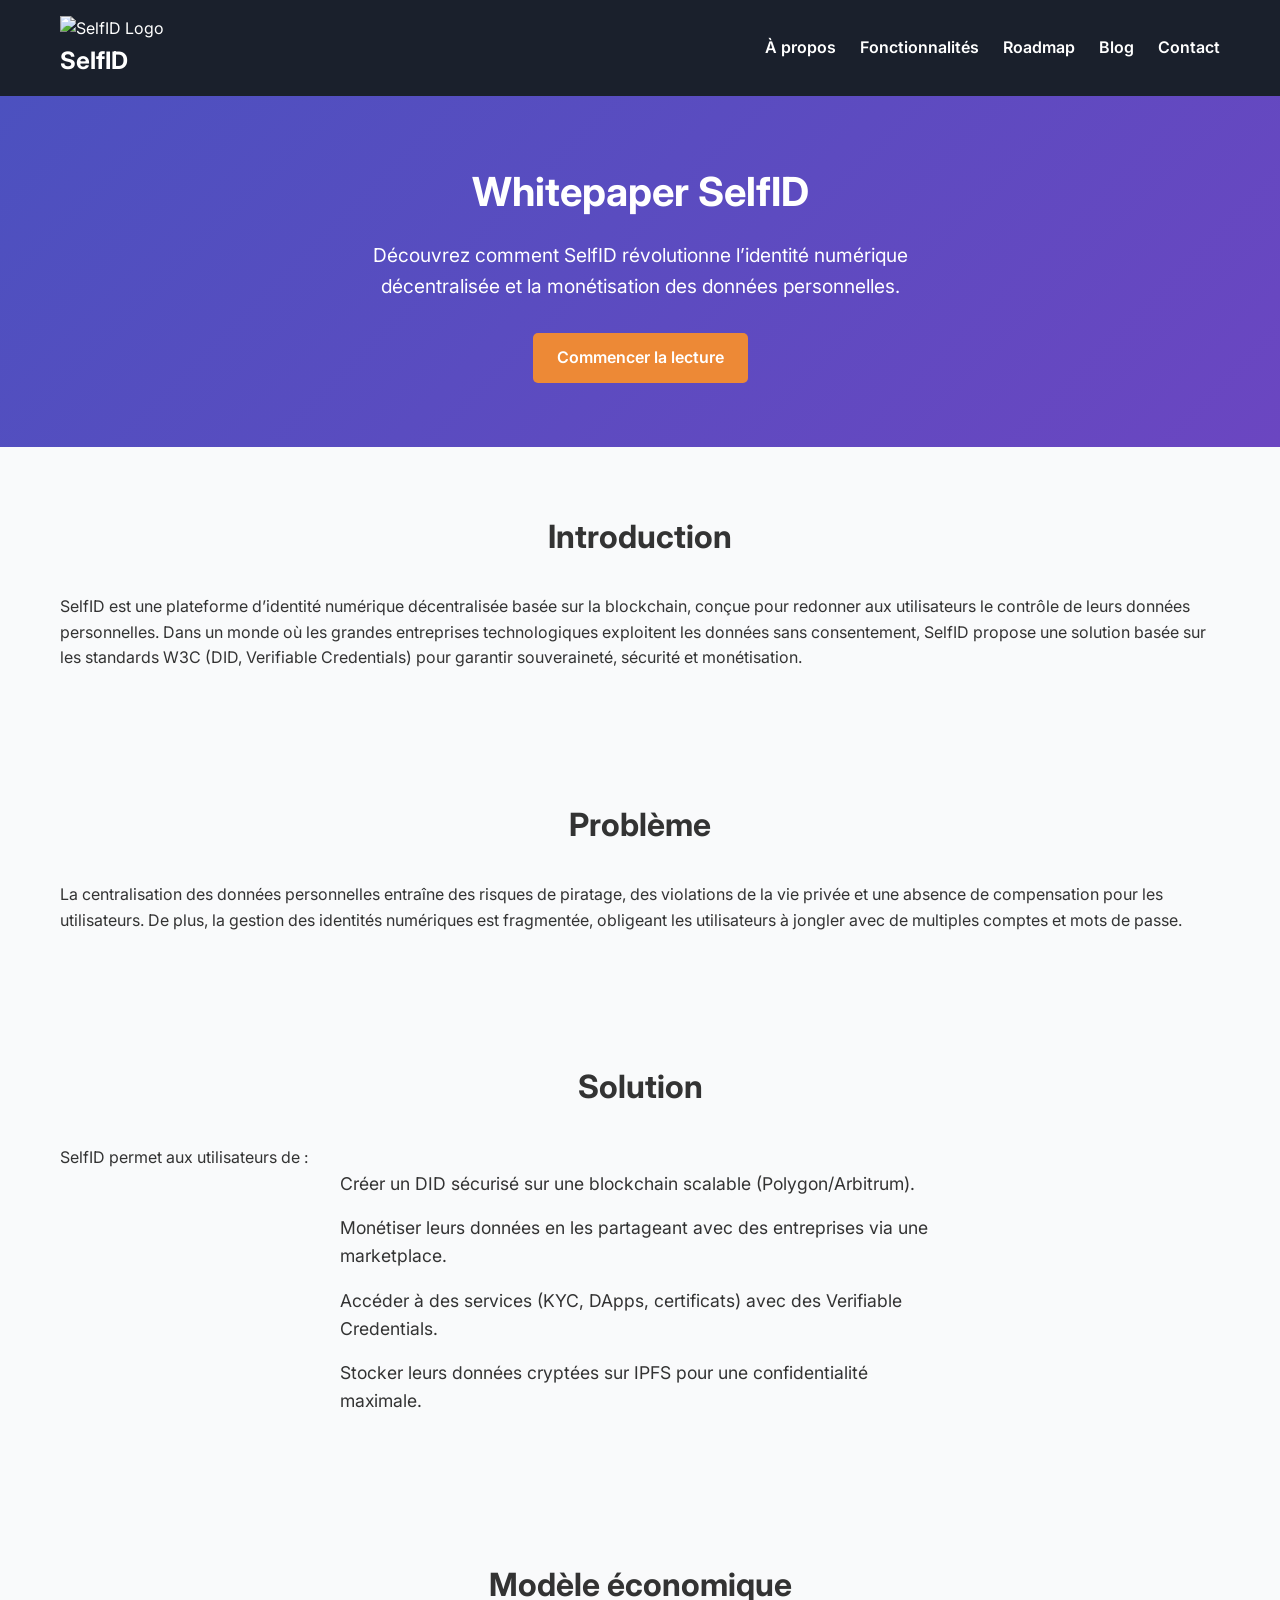
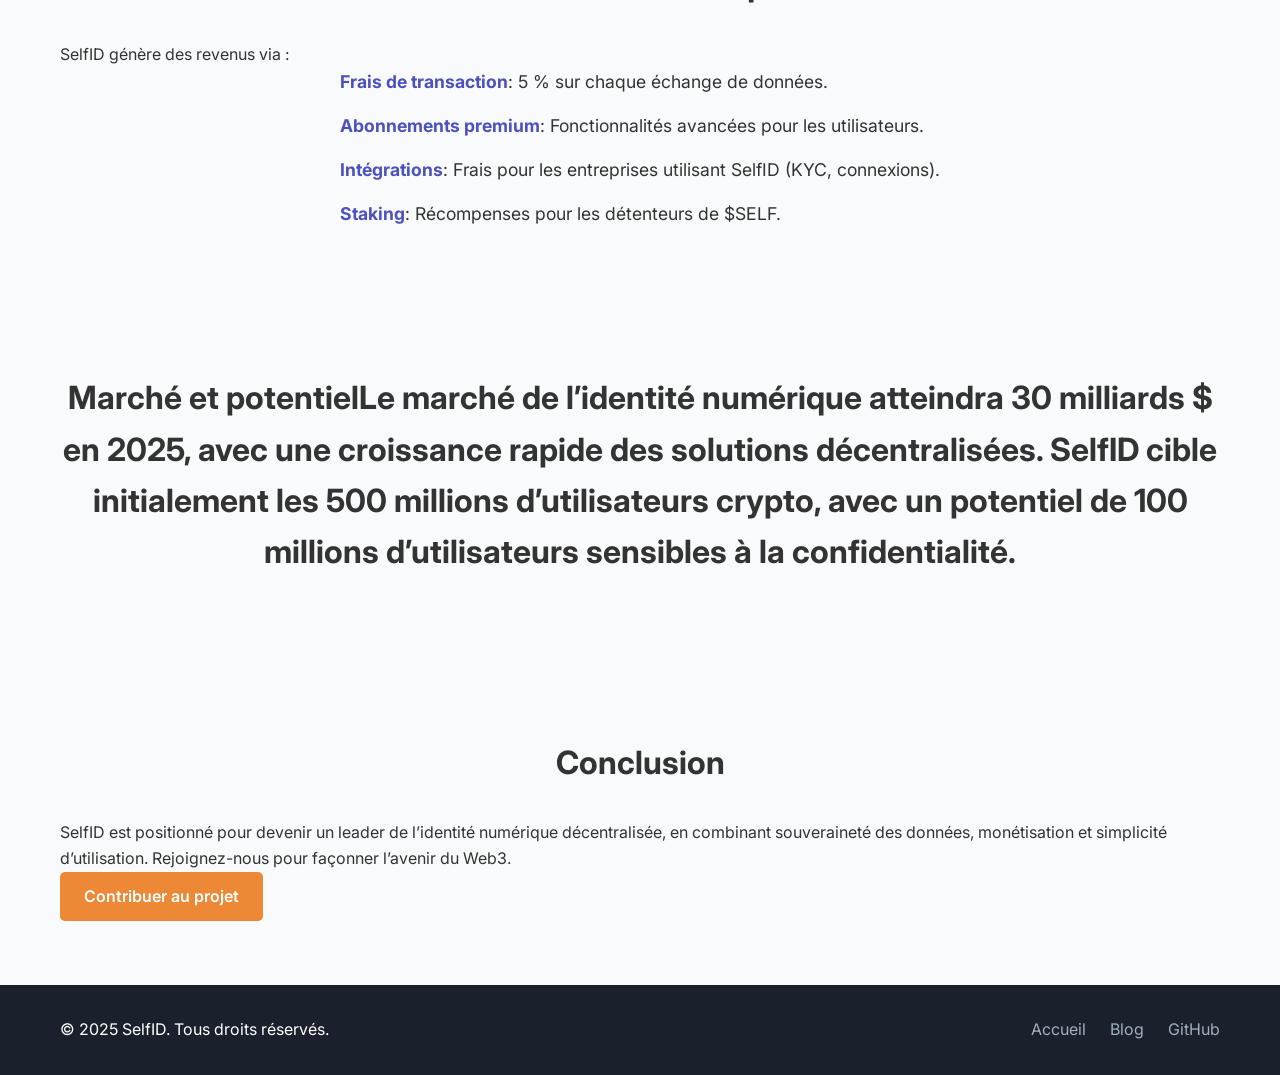
==== whitepaper.html @ 78f92ed4 "Create whitepaper.html" ====
<!DOCTYPE html>
<html lang="fr">
<head>
    <meta charset="UTF-8">
    <meta name="viewport" content="width=device-width, initial-scale=1.0">
    <title>SelfID - Whitepaper</title>
    <link rel="stylesheet" href="styles.css">
    <link href="https://fonts.googleapis.com/css2?family=Inter:wght@400;600;700&display=swap" rel="stylesheet">
</head>
<body>
    <header>
        <div class="container">
            <div class="logo">
                <img src="assets/logo.png" alt="SelfID Logo" width="40">
                <h1>SelfID</h1>
            </div>
            <nav>
                <ul>
                    <li><a href="index.html#about">À propos</a></li>
                    <li><a href="index.html#features">Fonctionnalités</a></li>
                    <li><a href="index.html#roadmap">Roadmap</a></li>
                    <li><a href="blog.html">Blog</a></li>
                    <li><a href="index.html#contact">Contact</a></li>
                </ul>
            </nav>
        </div>
    </header>

    <section id="hero">
        <div class="container">
            <h2>Whitepaper SelfID</h2>
            <p>Découvrez comment SelfID révolutionne l’identité numérique décentralisée et la monétisation des données personnelles.</p>
            <a href="#introduction" class="cta-button">Commencer la lecture</a>
        </div>
    </section>

    <section id="introduction">
        <div class="container">
            <h2>Introduction</h2>
            <p>SelfID est une plateforme d’identité numérique décentralisée basée sur la blockchain, conçue pour redonner aux utilisateurs le contrôle de leurs données personnelles. Dans un monde où les grandes entreprises technologiques exploitent les données sans consentement, SelfID propose une solution basée sur les standards W3C (DID, Verifiable Credentials) pour garantir souveraineté, sécurité et monétisation.</p>
        </div>
    </section>

    <section id="problem">
        <div class="container">
            <h2>Problème</h2>
            <p>La centralisation des données personnelles entraîne des risques de piratage, des violations de la vie privée et une absence de compensation pour les utilisateurs. De plus, la gestion des identités numériques est fragmentée, obligeant les utilisateurs à jongler avec de multiples comptes et mots de passe.</p>
        </div>
    </section>

    <section id="solution">
        <div class="container">
            <h2>Solution</h2>
            <p>SelfID permet aux utilisateurs de :</p>
            <ul class="roadmap-list">
                <li>Créer un DID sécurisé sur une blockchain scalable (Polygon/Arbitrum).</li>
                <li>Monétiser leurs données en les partageant avec des entreprises via une marketplace.</li>
                <li>Accéder à des services (KYC, DApps, certificats) avec des Verifiable Credentials.</li>
                <li>Stocker leurs données cryptées sur IPFS pour une confidentialité maximale.</li>
            </ul>
        </div>
    </section>

    <section id="business-model">
        <div class="container">
            <h2>Modèle économique</h2>
            <p>SelfID génère des revenus via :</p>
            <ul class="roadmap-list">
                <li><strong>Frais de transaction</strong>: 5 % sur chaque échange de données.</li>
                <li><strong>Abonnements premium</strong>: Fonctionnalités avancées pour les utilisateurs.</li>
                <li><strong>Intégrations</strong>: Frais pour les entreprises utilisant SelfID (KYC, connexions).</li>
                <li><strong>Staking</strong>: Récompenses pour les détenteurs de $SELF.</li>
            </ul>
        </div>
    </section>

    <section id="market">
        <div class="container">
            <h2>Marché et potentiel</h            <p>Le marché de l’identité numérique atteindra 30 milliards $ en 2025, avec une croissance rapide des solutions décentralisées. SelfID cible initialement les 500 millions d’utilisateurs crypto, avec un potentiel de 100 millions d’utilisateurs sensibles à la confidentialité.</p>
        </div>
    </section>

    <section id="conclusion">
        <div class="container">
            <h2>Conclusion</h2>
            <p>SelfID est positionné pour devenir un leader de l’identité numérique décentralisée, en combinant souveraineté des données, monétisation et simplicité d’utilisation. Rejoignez-nous pour façonner l’avenir du Web3.</p>
            <a href="index.html#contact" class="cta-button">Contribuer au projet</a>
        </div>
    </section>

    <footer>
        <div class="container">
            <p>© 2025 SelfID. Tous droits réservés.</p>
            <ul>
                <li><a href="index.html">Accueil</a></li>
                <li><a href="blog.html">Blog</a></li>
                <li><a href="https://github.com/selfid-project">GitHub</a></li>
            </ul>
        </div>
    </footer>
</body>
</html>
---- styles.css ----
/* Réinitialisation et styles globaux */
* {
    margin: 0;
    padding: 0;
    box-sizing: border-box;
}

body {
    font-family: 'Inter', sans-serif;
    line-height: 1.6;
    color: #333;
    background-color: #f9fafb;
}

.container {
    max-width: 1200px;
    margin: 0 auto;
    padding: 0 20px;
}

/* Header */
header {
    background-color: #1a202c;
    color: #fff;
    padding: 1rem 0;
    position: sticky;
    top: 0;
    z-index: 100;
}

header .container {
    display: flex;
    justify-content: space-between;
    align-items: center;
}

header h1 {
    font-size: 1.5rem;
    font-weight: 700;
}

header nav ul {
    display: flex;
    list-style: none;
}

header nav ul li {
    margin-left: 1.5rem;
}

header nav ul li a {
    color: #fff;
    text-decoration: none;
    font-weight: 600;
}

header nav ul li a:hover {
    color: #a0aec0;
}

/* Hero Section */
#hero {
    background: linear-gradient(135deg, #4c51bf, #6b46c1);
    color: #fff;
    text-align: center;
    padding: 4rem 0;
}

#hero h2 {
    font-size: 2.5rem;
    margin-bottom: 1rem;
}

#hero p {
    font-size: 1.2rem;
    max-width: 600px;
    margin: 0 auto 2rem;
}

.cta-button {
    display: inline-block;
    background-color: #ed8936;
    color: #fff;
    padding: 0.75rem 1.5rem;
    border-radius: 5px;
    text-decoration: none;
    font-weight: 600;
}

.cta-button:hover {
    background-color: #dd6b20;
}

/* Sections générales */
section {
    padding: 4rem 0;
}

section h2 {
    font-size: 2rem;
    text-align: center;
    margin-bottom: 2rem;
}

/* About Section */
#about p {
    max-width: 800px;
    margin: 0 auto 1rem;
    text-align: center;
}

/* Features Section */
.features-grid {
    display: grid;
    grid-template-columns: repeat(auto-fit, minmax(250px, 1fr));
    gap: 2rem;
}

.feature {
    background-color: #fff;
    padding: 1.5rem;
    border-radius: 8px;
    box-shadow: 0 2px 8px rgba(0, 0, 0, 0.1);
    text-align: center;
}

.feature h3 {
    font-size: 1.25rem;
    margin-bottom: 0.5rem;
}

/* Roadmap Section */
.roadmap-list {
    max-width: 600px;
    margin: 0 auto;
    list-style: none;
}

.roadmap-list li {
    margin-bottom: 1rem;
    font-size: 1.1rem;
}

.roadmap-list li strong {
    color: #4c51bf;
}

/* Contribute Section */
#contribute {
    background-color: #edf2f7;
    text-align: center;
}

#contribute p {
    max-width: 600px;
    margin: 0 auto 1.5rem;
}

/* Footer */
footer {
    background-color: #1a202c;
    color: #fff;
    padding: 2rem 0;
    text-align: center;
}

footer .container {
    display: flex;
    justify-content: space-between;
    align-items: center;
    flex-wrap: wrap;
}

footer ul {
    display: flex;
    list-style: none;
}

footer ul li {
    margin-left: 1.5rem;
}

footer ul li a {
    color: #a0aec0;
    text-decoration: none;
}

footer ul li a:hover {
    color: #fff;
}

/* Responsivité */
@media (max-width: 768px) {
    header .container {
        flex-direction: column;
        text-align: center;
    }

    header nav ul {
        margin-top: 1rem;
    }

    header nav ul li {
        margin: 0 0.75rem;
    }

    #hero h2 {
        font-size: 2rem;
    }

    #hero p {
        font-size: 1rem;
    }

    footer .container {
        flex-direction: column;
    }

    footer ul {
        margin-top: 1rem;
    }
}
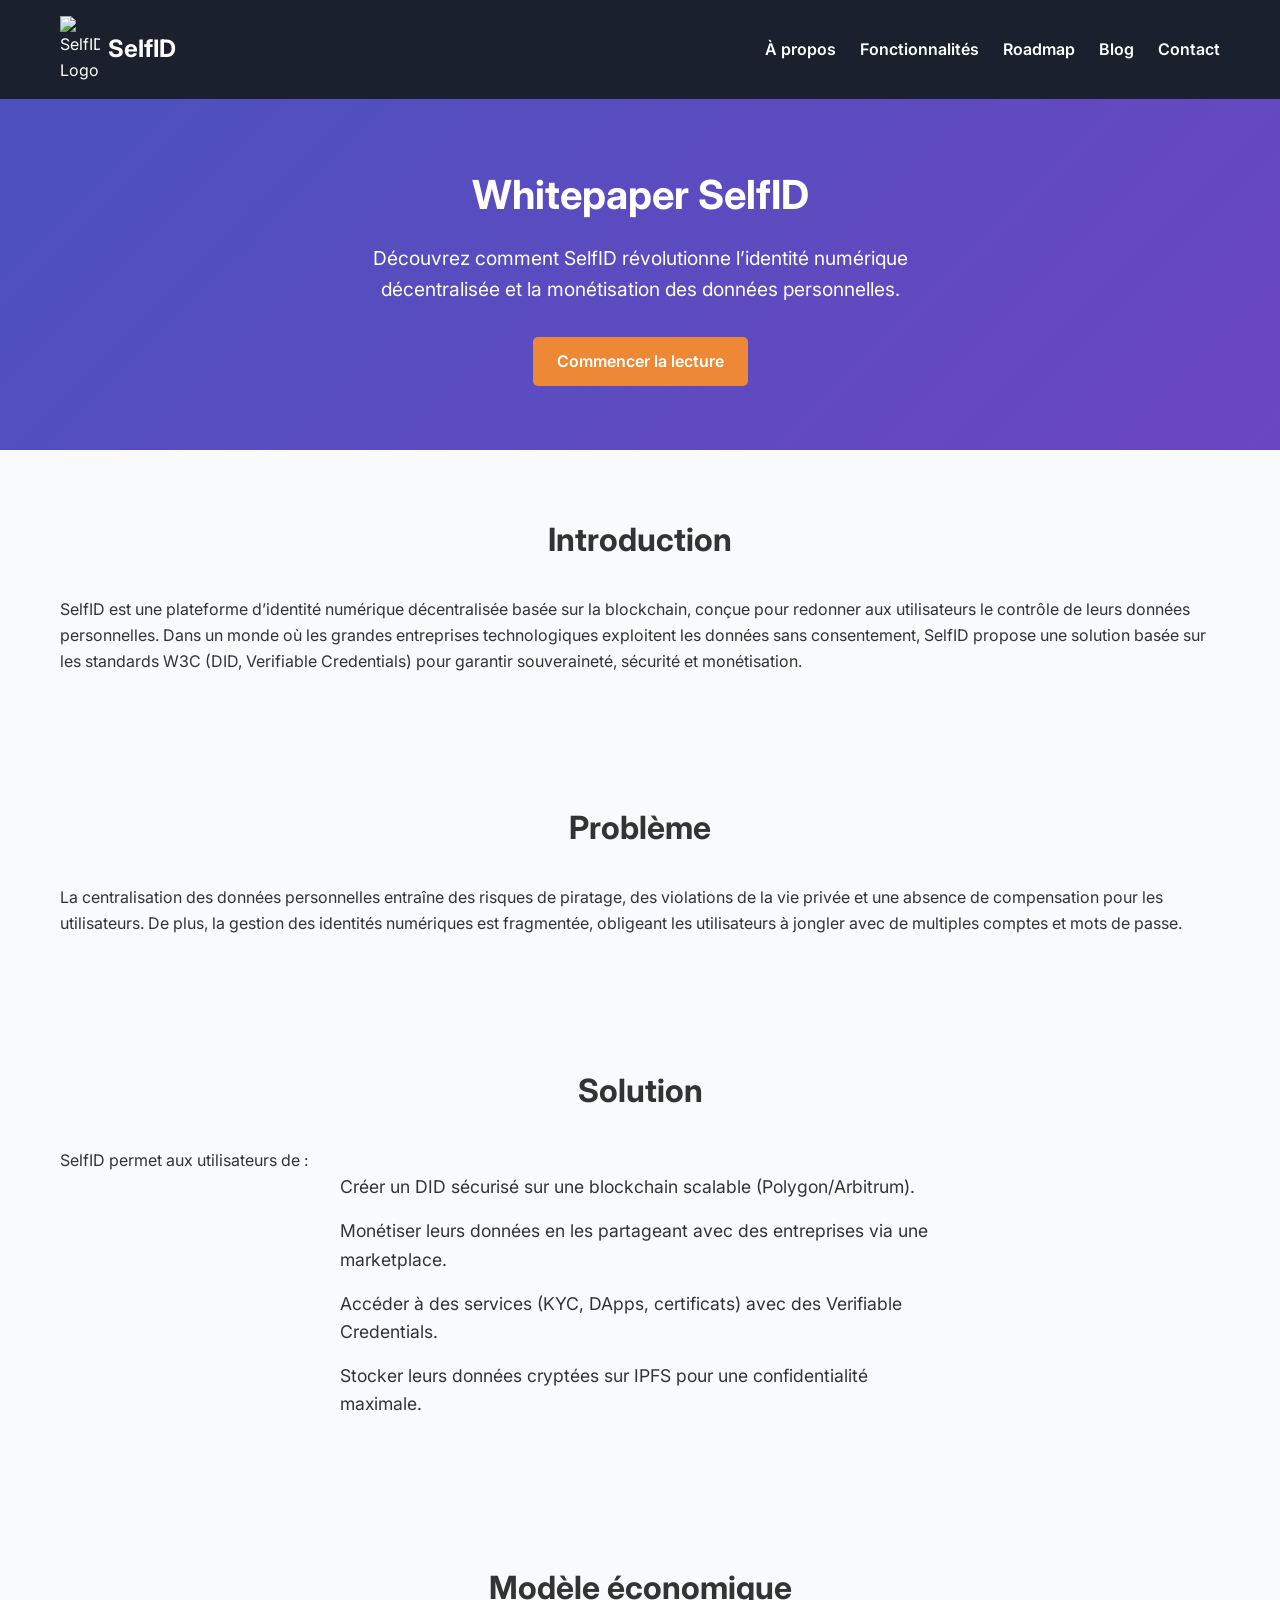
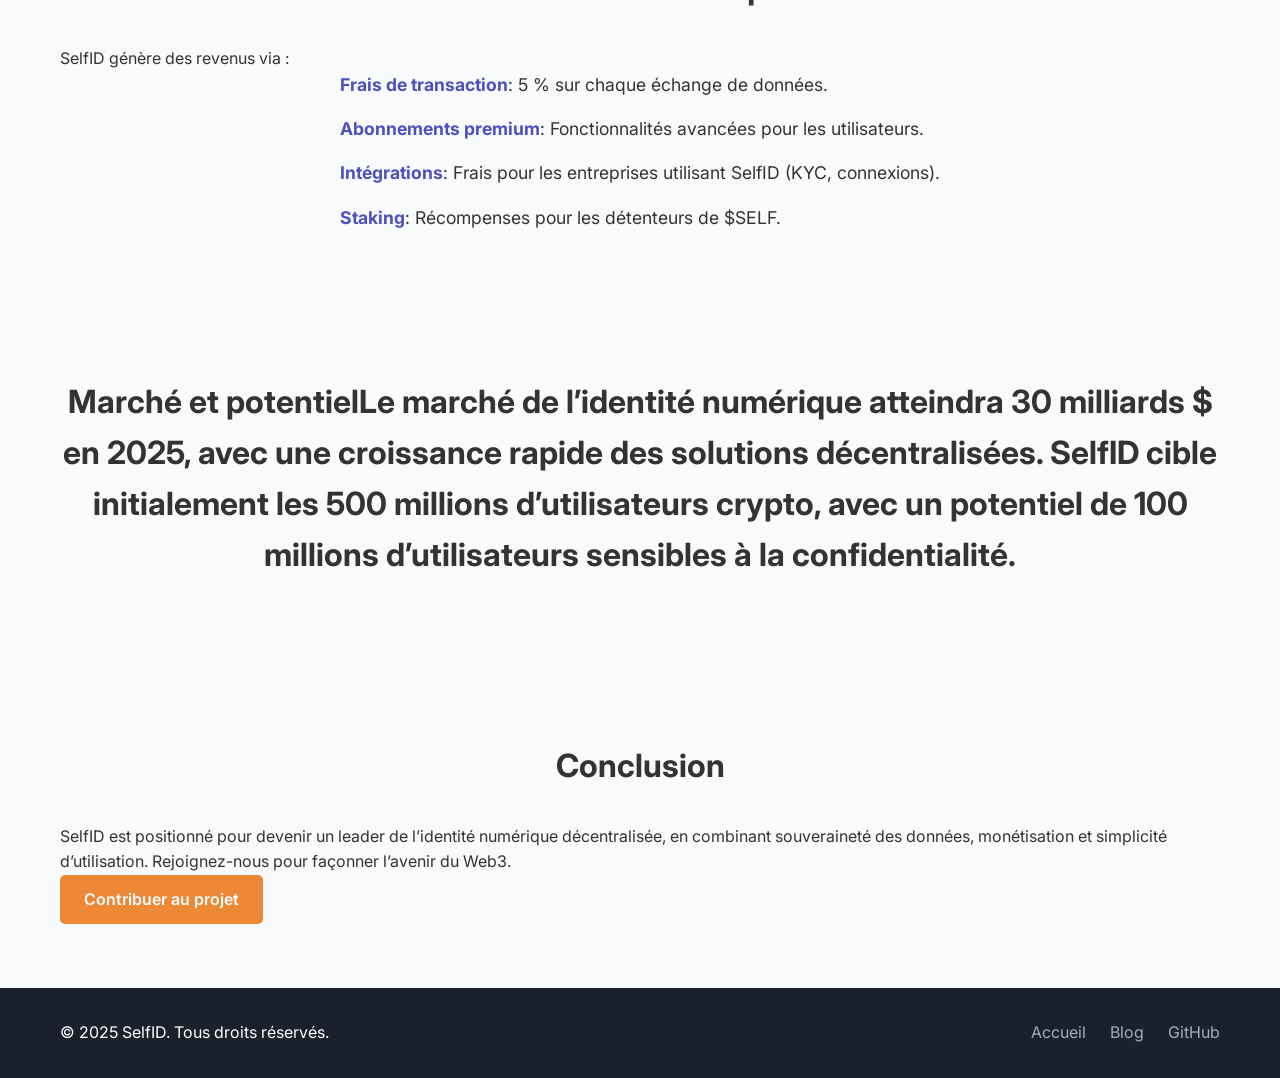
==== commit cdf7adf8: "Update whitepaper.html" ====
--- a/whitepaper.html
+++ b/whitepaper.html
@@ -76,7 +76,7 @@
 
     <section id="market">
         <div class="container">
-            <h2>Marché et potentiel</h            <p>Le marché de l’identité numérique atteindra 30 milliards $ en 2025, avec une croissance rapide des solutions décentralisées. SelfID cible initialement les 500 millions d’utilisateurs crypto, avec un potentiel de 100 millions d’utilisateurs sensibles à la confidentialité.</p>
+            <h2>Marché et potentiel</h<p>Le marché de l’identité numérique atteindra 30 milliards $ en 2025, avec une croissance rapide des solutions décentralisées. SelfID cible initialement les 500 millions d’utilisateurs crypto, avec un potentiel de 100 millions d’utilisateurs sensibles à la confidentialité.</p>
         </div>
     </section>
 
--- a/styles.css
+++ b/styles.css
@@ -34,6 +34,12 @@
     align-items: center;
 }
 
+.logo {
+    display: flex;
+    align-items: center;
+    gap: 0.5rem;
+}
+
 header h1 {
     font-size: 1.5rem;
     font-weight: 700;
@@ -89,6 +95,14 @@
 
 .cta-button:hover {
     background-color: #dd6b20;
+}
+
+.cta-button.secondary {
+    background-color: #4c51bf;
+}
+
+.cta-button.secondary:hover {
+    background-color: #3c366b;
 }
 
 /* Sections générales */
@@ -145,15 +159,89 @@
     color: #4c51bf;
 }
 
-/* Contribute Section */
-#contribute {
+/* Contact Section */
+#contact {
     background-color: #edf2f7;
     text-align: center;
 }
 
-#contribute p {
+#contact p {
     max-width: 600px;
     margin: 0 auto 1.5rem;
+}
+
+.contact-form {
+    max-width: 600px;
+    margin: 0 auto;
+    display: flex;
+    flex-direction: column;
+    gap: 1rem;
+}
+
+.form-group {
+    display: flex;
+    flex-direction: column;
+    text-align: left;
+}
+
+.form-group label {
+    font-weight: 600;
+    margin-bottom: 0.25rem;
+}
+
+.form-group input,
+.form-group textarea {
+    padding: 0.75rem;
+    border: 1px solid #e2e8f0;
+    border-radius: 5px;
+    font-size: 1rem;
+}
+
+.form-group textarea {
+    resize: vertical;
+}
+
+.contact-form button {
+    align-self: center;
+}
+
+/* Blog Section */
+.blog-grid {
+    display: grid;
+    grid-template-columns: repeat(auto-fit, minmax(300px, 1fr));
+    gap: 2rem;
+}
+
+.post {
+    background-color: #fff;
+    padding: 1.5rem;
+    border-radius: 8px;
+    box-shadow: 0 2px 8px rgba(0, 0, 0, 0.1);
+}
+
+.post h3 {
+    font-size: 1.25rem;
+    margin-bottom: 0.5rem;
+}
+
+.post .date {
+    color: #718096;
+    font-size: 0.9rem;
+    margin-bottom: 0.5rem;
+}
+
+.post p {
+    margin-bottom: 1rem;
+}
+
+.read-more {
+    color: #4c51bf;
+    text-decoration: none;
+    font-weight: 600;
+}
+
+.read-more:hover {
+    color: #3c366b;
 }
 
 /* Footer */
